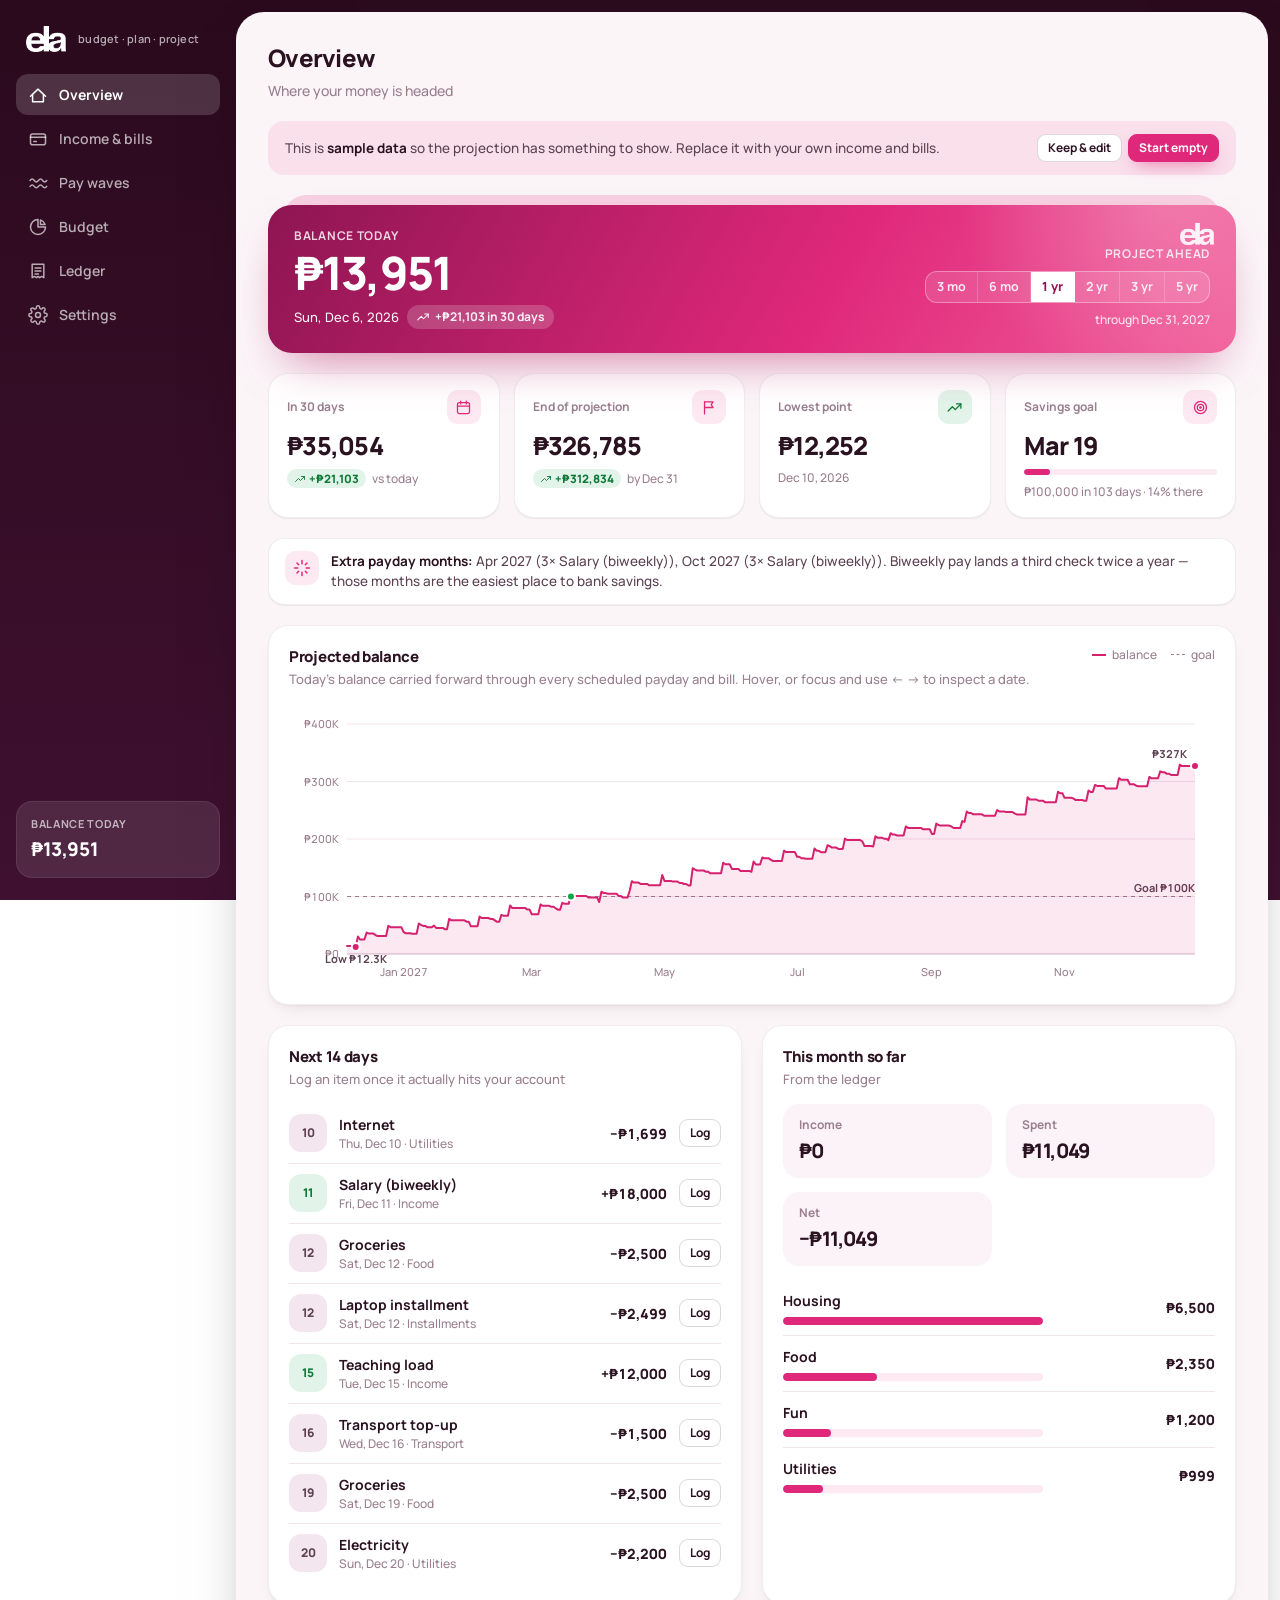
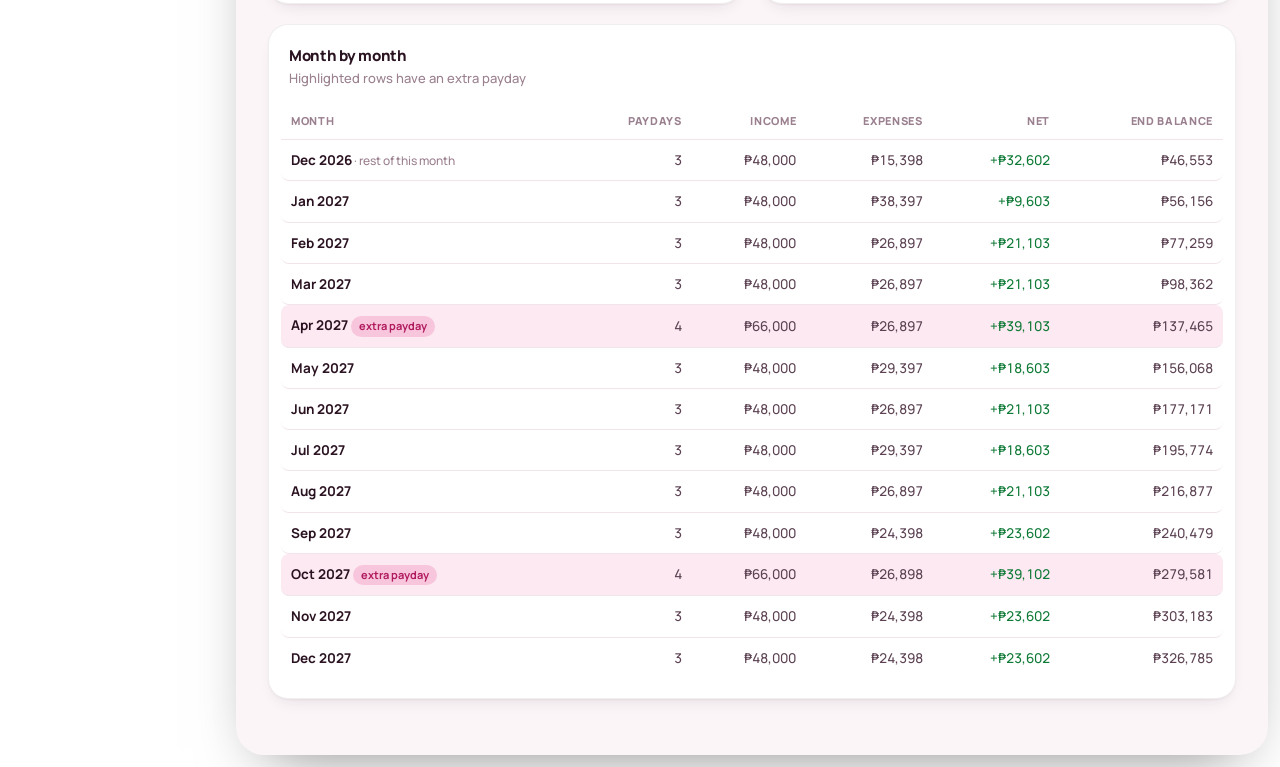
==== ela/index.html @ 8e9f1e7f "ela: publish 7cdff2199d8cab1a82262620cd11e36068e860a1 unclehanz/ela@7cdff2199d8cab1a82262620cd11e360" ====
<!doctype html>
<html lang="en">
  <head>
    <meta charset="UTF-8" />
    <link rel="icon" type="image/png" href="/ela/brand/app_icon.png" />
    <meta name="viewport" content="width=device-width, initial-scale=1.0" />
    <title>ela · budget</title>
    <meta name="description" content="Budget tracker with a day-by-day savings projection for mixed pay schedules." />
    <script type="module" crossorigin src="/ela/assets/index-DRrLkMJE.js"></script>
    <link rel="stylesheet" crossorigin href="/ela/assets/index-BU_U45Vg.css">
  </head>
  <body>
    <div id="root"></div>
  </body>
</html>
---- ela/assets/index-BU_U45Vg.css ----
@font-face{font-family:Manrope;font-weight:400;font-display:swap;src:url(/ela/fonts/Manrope-Regular.ttf)format("truetype")}@font-face{font-family:Manrope;font-weight:500;font-display:swap;src:url(/ela/fonts/Manrope-Medium.ttf)format("truetype")}@font-face{font-family:Manrope;font-weight:600;font-display:swap;src:url(/ela/fonts/Manrope-SemiBold.ttf)format("truetype")}@font-face{font-family:Manrope;font-weight:700;font-display:swap;src:url(/ela/fonts/Manrope-Bold.ttf)format("truetype")}@font-face{font-family:Manrope;font-weight:800;font-display:swap;src:url(/ela/fonts/Manrope-ExtraBold.ttf)format("truetype")}:root{--lightningcss-light:initial;--lightningcss-dark: ;color-scheme:light dark;--frame-top:#2b0a1d;--frame-bottom:#3f1030;--frame-ink:#fff;--frame-ink-2:#ffffffa8;--frame-wash:#ffffff1a;--frame-wash-2:#ffffff29;--page:#fbf5f8;--surface:#fff;--surface-2:#fbf3f7;--surface-3:#f4e6ee;--ink:#2a1220;--ink-2:#5c4252;--muted:#9a7f8e;--grid:#f1e4eb;--axis:#dcc5d2;--border:#2a122012;--border-strong:#2a122029;--accent:#e0287a;--accent-deep:#b01a5e;--accent-ink:#fff;--accent-wash:#e0287a1a;--accent-wash-2:#e0287a2e;--hero-a:#8e1552;--hero-b:#e0287a;--hero-c:#ff8fb8;--series-1:#d6216f;--series-1-wash:#d6216f1a;--good:#16a34a;--good-text:#0f7a37;--good-wash:#16a34a1f;--warning:#f59e0b;--critical:#e23b3b;--critical-wash:#e23b3b1a;--shadow-sm:0 1px 2px #2a12200a, 0 1px 1px #2a122008;--shadow-md:0 1px 2px #2a12200a, 0 8px 18px -10px #2a122029;--shadow-pop:0 12px 28px -8px #2a12204d;--sans:"Manrope", system-ui, -apple-system, "Segoe UI", Roboto, sans-serif;--r-sm:12px;--r-md:16px;--r-lg:20px;--r-panel:28px;--sidebar:236px}@media (prefers-color-scheme:dark){:root{--lightningcss-light: ;--lightningcss-dark:initial}:root:not([data-theme=light]){--frame-top:#120509;--frame-bottom:#1b0810;--page:#1a0d14;--surface:#22131c;--surface-2:#2a1823;--surface-3:#35202c;--ink:#fbf3f7;--ink-2:#d5bfcb;--muted:#9c8090;--grid:#33202b;--axis:#4a3040;--border:#ffffff12;--border-strong:#ffffff29;--accent:#ff5fa2;--accent-deep:#e0287a;--accent-ink:#1a0d14;--accent-wash:#ff5fa224;--accent-wash-2:#ff5fa23d;--hero-a:#6b0f3d;--hero-b:#c81f6b;--hero-c:#ff7fae;--series-1:#ff5fa2;--series-1-wash:#ff5fa224;--good-text:#4ade80;--good-wash:#16a34a2e;--critical:#f16060;--critical-wash:#f1606024;--shadow-sm:none;--shadow-md:0 12px 32px -16px #0009;--shadow-pop:0 8px 28px -8px #000000b3}}*{box-sizing:border-box}html,body{margin:0;padding:0}body{font:500 14px/1.5 var(--sans);color:var(--ink-2);background:linear-gradient(180deg, var(--frame-top), var(--frame-bottom));-webkit-font-smoothing:antialiased;text-rendering:optimizelegibility;background-attachment:fixed}h1,h2,h3{color:var(--ink);letter-spacing:-.02em;margin:0;font-weight:800}h1{letter-spacing:-.03em;font-size:24px}h2{font-size:15px}button,input,select,textarea{font:inherit;color:inherit}button{cursor:pointer}svg{flex:none}.shell{grid-template-columns:var(--sidebar) 1fr;min-height:100vh;display:grid}.sidebar{height:100vh;color:var(--frame-ink-2);flex-direction:column;padding:22px 16px;display:flex;position:sticky;top:0}.brand{align-items:center;gap:12px;padding:4px 10px 22px;display:flex}.wordmark{aspect-ratio:512/332;height:26px;color:var(--frame-ink);background:currentColor;display:inline-block;-webkit-mask:url(/ela/brand/wordmark.png) 50%/contain no-repeat;mask:url(/ela/brand/wordmark.png) 50%/contain no-repeat}.brand .tag{color:var(--frame-ink-2);letter-spacing:.02em;font-size:11px;font-weight:600;display:block}.nav{flex-direction:column;gap:3px;display:flex}.nav button{border-radius:var(--r-sm);color:var(--frame-ink-2);text-align:left;background:0 0;border:0;align-items:center;gap:11px;padding:10px 12px;font-size:14px;font-weight:600;transition:background .15s,color .15s;display:flex}.nav button:hover{background:var(--frame-wash);color:var(--frame-ink)}.nav button[aria-selected=true]{background:var(--frame-wash-2);color:var(--frame-ink);font-weight:700}.nav-label-short{display:none}.sidebar-foot{border-radius:var(--r-md);background:var(--frame-wash);border:1px solid #ffffff14;align-items:center;margin-top:auto;padding:14px;display:flex;position:relative;overflow:visible}.sidebar-foot .k{color:var(--frame-ink-2);text-transform:uppercase;letter-spacing:.06em;font-size:11px;font-weight:700}.sidebar-foot .v{color:var(--frame-ink);letter-spacing:-.02em;margin-top:2px;font-size:19px;font-weight:800}.panel{background:var(--page);border-radius:var(--r-panel);min-width:0;margin:12px 12px 12px 0;overflow:clip;box-shadow:0 24px 60px -30px #0000008c}.main{width:100%;min-width:0;max-width:1160px;margin:0 auto;padding:28px 32px 56px}.page-head{flex-wrap:wrap;justify-content:space-between;align-items:flex-end;gap:16px;margin-bottom:20px;display:flex}.page-head p{color:var(--muted);margin:4px 0 0}@media (width<=860px){.shell{grid-template-columns:1fr}body{background:var(--page)}.panel{box-shadow:none;border-radius:0;min-height:100vh;margin:0}.sidebar{left:12px;right:12px;bottom:calc(12px + env(safe-area-inset-bottom));background:linear-gradient(180deg, var(--frame-top), var(--frame-bottom));z-index:10;border-radius:22px;flex-direction:row;align-items:center;height:auto;padding:6px;position:fixed;top:auto;box-shadow:0 18px 40px -16px #0009}.brand,.sidebar-foot{display:none}.nav{flex-direction:row;justify-content:space-around;gap:0;width:100%}.nav button{white-space:nowrap;border-radius:16px;flex-direction:column;flex:1;align-items:center;gap:3px;padding:8px 4px;font-size:10.5px}.nav-label-full{display:none}.nav-label-short{display:inline}.main{padding:20px 16px 110px}}.stack{flex-direction:column;gap:20px;display:flex}.grid-2{grid-template-columns:1fr 1fr;gap:20px;display:grid}@media (width<=760px){.grid-2{grid-template-columns:1fr}}.card{background:var(--surface);border:1px solid var(--border);border-radius:var(--r-lg);box-shadow:var(--shadow-md);padding:20px}.card-head{flex-wrap:wrap;justify-content:space-between;align-items:flex-start;gap:12px;margin-bottom:14px;display:flex}.card-head .sub{color:var(--muted);margin-top:2px;font-size:13px}.hero-wrap{padding-top:10px;position:relative}.hero-wrap:before{content:"";background:var(--accent-wash-2);border-radius:22px;height:44px;position:absolute;top:0;left:16px;right:16px}.hero{color:#fff;background:linear-gradient(120deg, var(--hero-a) 0%, var(--hero-b) 58%, var(--hero-c) 135%);border-radius:24px;flex-wrap:wrap;justify-content:space-between;align-items:flex-end;gap:20px;padding:22px 26px 24px;display:flex;position:relative;overflow:hidden;box-shadow:0 22px 48px -20px #b01a5e99}.hero:before{content:"";pointer-events:none;background:radial-gradient(closest-side,#ffffff42,#0000);border-radius:50%;width:420px;height:420px;position:absolute;top:-230px;right:-140px}.hero .badge{aspect-ratio:512/332;background:#ffffffe6;height:22px;position:absolute;top:18px;right:22px;-webkit-mask:url(/ela/brand/wordmark.png) 50%/contain no-repeat;mask:url(/ela/brand/wordmark.png) 50%/contain no-repeat}.hero .k{letter-spacing:.06em;text-transform:uppercase;opacity:.82;font-size:12px;font-weight:700}.hero .v{letter-spacing:-.04em;margin:4px 0 8px;font-size:46px;font-weight:800;line-height:1.05}.hero .line{opacity:.95;flex-wrap:wrap;align-items:center;gap:8px;font-size:13px;display:flex}.hero .chip{background:#fff3;border-radius:999px;align-items:center;gap:5px;padding:3px 9px;font-size:12px;font-weight:700;display:inline-flex}.hero .chip svg{width:14px;height:14px}.hero .right{flex-direction:column;align-items:flex-end;gap:8px;display:flex;position:relative}.hero .right .k{text-align:right}.hero .seg{background:#ffffff1f;border-color:#ffffff59}.hero .seg button{color:#ffffffe0;border-right-color:#ffffff2e}.hero .seg button:hover{background:#ffffff24}.hero .seg button[aria-pressed=true]{color:var(--hero-a);background:#fff}@media (width<=760px){.hero .v{font-size:36px}.hero .right{align-items:flex-start;width:100%}.hero .right .k{text-align:left}.hero .badge{height:18px;top:14px;right:16px}}.banner{border-radius:var(--r-md);background:var(--accent-wash);color:var(--ink-2);border:1px solid #0000;flex-wrap:wrap;justify-content:space-between;align-items:center;gap:12px;padding:12px 16px;font-size:13.5px;display:flex}.banner strong{color:var(--ink)}.callout{border-radius:var(--r-md);border:1px solid var(--border);background:var(--surface);box-shadow:var(--shadow-sm);align-items:flex-start;gap:12px;padding:12px 16px;font-size:13.5px;display:flex}.callout .icon{background:var(--accent-wash);width:34px;height:34px;color:var(--accent);border-radius:11px;flex:none;place-items:center;display:grid}.callout.critical .icon{background:var(--critical-wash);color:var(--critical)}.callout strong{color:var(--ink)}.tiles{grid-template-columns:repeat(auto-fit,minmax(190px,1fr));gap:14px;display:grid}.tile{background:var(--surface);border:1px solid var(--border);border-radius:var(--r-lg);box-shadow:var(--shadow-sm);flex-direction:column;gap:8px;padding:16px 18px;display:flex}.tile .top{justify-content:space-between;align-items:center;gap:8px;display:flex}.tile .label{color:var(--muted);font-size:12px;font-weight:700}.tile .ic{background:var(--surface-3);width:34px;height:34px;color:var(--ink-2);border-radius:11px;place-items:center;display:grid}.tile .ic svg{width:17px;height:17px}.tile .ic.accent{background:var(--accent-wash);color:var(--accent)}.tile .ic.good{background:var(--good-wash);color:var(--good-text)}.tile .ic.critical{background:var(--critical-wash);color:var(--critical)}.tile .value{color:var(--ink);letter-spacing:-.03em;font-size:25px;font-weight:800;line-height:1.15}.tile .value.negative{color:var(--critical)}.tile .sub{color:var(--muted);flex-wrap:wrap;align-items:center;gap:6px;font-size:12px;display:flex}.delta{background:var(--good-wash);color:var(--good-text);border-radius:999px;align-items:center;gap:3px;padding:1px 7px;font-size:11.5px;font-weight:800;display:inline-flex}.delta.down{background:var(--critical-wash);color:var(--critical)}.progress{background:var(--accent-wash);border-radius:3px;height:6px;overflow:hidden}.progress>div{background:var(--accent);border-radius:3px;height:100%}.filters{flex-wrap:wrap;align-items:center;gap:10px;display:flex}.filters .label{color:var(--muted);font-size:13px}.filters .month{color:var(--ink);text-align:center;min-width:92px;font-size:15px;font-weight:800}.seg{border:1px solid var(--border-strong);background:var(--surface);border-radius:12px;display:inline-flex;overflow:hidden}.seg button{border:0;border-right:1px solid var(--border);color:var(--ink-2);background:0 0;padding:6px 11px;font-size:12.5px;font-weight:700;transition:background .15s}.seg button:last-child{border-right:0}.seg button:hover{background:var(--surface-2)}.seg button[aria-pressed=true]{background:var(--accent);color:var(--accent-ink);font-weight:800}.chart{position:relative}.chart svg{outline:none;width:100%;height:auto;display:block;overflow:visible}.chart svg:focus-visible{outline:2px solid var(--accent);outline-offset:4px;border-radius:8px}.chart .grid line{stroke:var(--grid);stroke-width:1px}.chart .baseline{stroke:var(--axis);stroke-width:1px}.chart .zero{stroke:var(--critical);stroke-width:1px;opacity:.7}.chart .goal{stroke:var(--muted);stroke-width:1px;stroke-dasharray:4 4}.chart .area{fill:var(--series-1-wash)}.chart .line{fill:none;stroke:var(--series-1);stroke-width:2px;stroke-linejoin:round;stroke-linecap:round}.chart text{font-family:var(--sans);fill:var(--muted);font-variant-numeric:tabular-nums;font-size:11px}.chart text.label{fill:var(--ink-2);font-weight:700}.chart .marker{fill:var(--series-1);stroke:var(--surface);stroke-width:2px}.chart .marker.critical{fill:var(--critical)}.chart .marker.good{fill:var(--good)}.chart .crosshair{stroke:var(--axis);stroke-width:1px;pointer-events:none}.chart .hit{fill:#0000;cursor:crosshair}.tooltip{pointer-events:none;background:var(--surface);border:1px solid var(--border);min-width:170px;max-width:260px;box-shadow:var(--shadow-pop);z-index:2;border-radius:14px;padding:10px 12px;font-size:12px;position:absolute}.tooltip .date{color:var(--muted);margin-bottom:4px;font-weight:600}.tooltip .value{color:var(--ink);letter-spacing:-.01em;align-items:center;gap:7px;font-size:16px;font-weight:800;display:flex}.tooltip .value .key{background:var(--series-1);border-radius:1px;width:14px;height:2px}.tooltip ul{border-top:1px solid var(--grid);flex-direction:column;gap:3px;margin:8px 0 0;padding:8px 0 0;list-style:none;display:flex}.tooltip li{color:var(--ink-2);justify-content:space-between;gap:10px;display:flex}.tooltip li .amt{font-variant-numeric:tabular-nums;color:var(--ink);font-weight:700}.legend-inline{color:var(--muted);flex-wrap:wrap;gap:14px;font-size:12px;display:flex}.legend-inline span{align-items:center;gap:6px;display:inline-flex}.legend-inline i{border-top:2px solid var(--series-1);width:14px;height:0;display:inline-block}.legend-inline i.goal{border-top:1px dashed var(--muted)}.legend-inline i.zero{border-top:1px solid var(--critical)}.table-wrap{margin:0 -8px;overflow-x:auto}table{border-collapse:separate;border-spacing:0;width:100%;font-size:13.5px}th,td{text-align:left;border-bottom:1px solid var(--grid);vertical-align:middle;padding:10px}th{color:var(--muted);text-transform:uppercase;letter-spacing:.06em;white-space:nowrap;font-size:11px;font-weight:800}tbody tr:last-child td{border-bottom:0}tbody tr:hover td{background:var(--surface-2)}tbody td:first-child{border-top-left-radius:8px;border-bottom-left-radius:8px}tbody td:last-child{border-top-right-radius:8px;border-bottom-right-radius:8px}td.num,th.num{text-align:right;font-variant-numeric:tabular-nums;white-space:nowrap}td .name{color:var(--ink);font-weight:700}td .meta{color:var(--muted);font-size:12px}tr.extra td{background:var(--accent-wash)}tr.extra:hover td{background:var(--accent-wash-2)}tr.inactive td{opacity:.5}.negative{color:var(--critical)}.positive{color:var(--good-text)}.pill{background:var(--surface-3);color:var(--ink-2);white-space:nowrap;border-radius:999px;padding:2px 8px;font-size:11px;font-weight:700;display:inline-block}.pill.accent{background:var(--accent-wash-2);color:var(--accent-deep)}.pill.critical{background:var(--critical-wash);color:var(--critical)}.list{flex-direction:column;margin:0;padding:0;list-style:none;display:flex}.list li{border-bottom:1px solid var(--grid);align-items:center;gap:12px;padding:10px 0;display:flex}.list li:last-child{border-bottom:0}.list .when{color:var(--muted);flex:0 0 96px;font-size:12.5px;font-weight:600}.list .dot{background:var(--surface-3);width:38px;height:38px;color:var(--ink-2);border-radius:12px;flex:none;place-items:center;font-size:12px;font-weight:800;display:grid}.list .dot.income{background:var(--good-wash);color:var(--good-text)}.list .what{flex:1;min-width:0}.list .what .name{color:var(--ink);font-weight:700}.list .what .meta{color:var(--muted);font-size:12px}.list .amt{font-variant-numeric:tabular-nums;color:var(--ink);white-space:nowrap;font-weight:800}.wave-head{justify-content:space-between;align-items:flex-start;gap:12px;display:flex}.wave-toggle{text-align:left;min-width:0;color:inherit;font:inherit;background:0 0;border:0;flex:1;align-items:flex-start;gap:8px;padding:0;display:flex}.wave-toggle-icon{color:var(--muted);flex-shrink:0;margin-top:4px;transition:transform .15s}.wave-toggle[aria-expanded=true] .wave-toggle-icon{color:var(--ink-2);transform:rotate(90deg)}.wave-when{letter-spacing:.04em;text-transform:uppercase;color:var(--muted);font-size:11px;font-weight:700}.wave-head h2{margin:2px 0 0;font-size:16px}.wave-sub{color:var(--muted);margin-top:3px;font-size:12.5px}.wave-amount{flex-direction:column;flex-shrink:0;align-items:flex-end;gap:4px;display:flex}.wave-amount .amt{font-size:15px}.text-btn{color:var(--accent);background:0 0;border:0;padding:2px 0;font-size:12.5px;font-weight:700}.text-btn:hover{color:var(--accent-deep);text-decoration:underline}.leftover-banner{background:var(--good-wash);color:var(--good-text);border-radius:14px;align-items:center;gap:8px;margin-top:12px;padding:10px 14px;font-size:13px;font-weight:700;display:flex}.leftover-banner svg{flex-shrink:0}.leftover-banner.negative{background:var(--critical-wash);color:var(--critical)}.bill-list{margin-top:12px}.list li.bill-row{gap:10px;padding:12px 0}.bill-row .what .name.paid{text-decoration:line-through;-webkit-text-decoration-color:var(--muted);text-decoration-color:var(--muted);color:var(--ink-2)}.bill-row .what .meta.overdue{color:var(--critical);font-weight:700}.bill-row .amt.muted{color:var(--muted)}.pay-dot{border:2px solid var(--critical);background:0 0;border-radius:50%;flex-shrink:0;width:26px;height:26px;padding:0}.pay-dot.paid{background:var(--good);color:#fff;border:none;justify-content:center;align-items:center;display:flex}.pay-dot-spacer{flex-shrink:0;width:26px;height:26px;display:inline-block}@keyframes pay-dot-pop{0%{transform:scale(.55)}60%{transform:scale(1.18)}to{transform:scale(1)}}@keyframes pay-check-draw{0%{stroke-dashoffset:20px}to{stroke-dashoffset:0}}@keyframes row-flash-paid{0%{background:var(--good-wash)}to{background:0 0}}@keyframes row-flash-unpaid{0%{background:var(--surface-3)}to{background:0 0}}.pay-dot.just-toggled{animation:.3s cubic-bezier(.34,1.56,.64,1) pay-dot-pop}.pay-dot.paid.just-toggled svg path{stroke-dasharray:20;stroke-dashoffset:20px;animation:.2s ease-out 80ms forwards pay-check-draw}.list li.bill-row.just-toggled{animation:.7s ease-out row-flash-paid}.list li.bill-row.just-toggled:not(.paid){animation-name:row-flash-unpaid}@media (prefers-reduced-motion:reduce){.pay-dot.just-toggled,.pay-dot.paid.just-toggled svg path,.list li.bill-row.just-toggled{animation:none}}.row-edit{color:var(--muted);background:0 0;border:0;border-radius:8px;flex-shrink:0;padding:6px}.row-edit:hover{background:var(--surface-2);color:var(--ink-2)}.empty{text-align:center;color:var(--muted);border:1px dashed var(--border-strong);border-radius:var(--r-md);padding:28px;font-size:13.5px}.btn{border:1px solid var(--border-strong);background:var(--surface);color:var(--ink);white-space:nowrap;border-radius:12px;align-items:center;gap:6px;padding:7px 14px;font-size:13.5px;font-weight:700;transition:background .15s,transform .1s;display:inline-flex}.btn svg{width:16px;height:16px}.btn:hover{background:var(--surface-2)}.btn:active{transform:translateY(1px)}.btn.primary{background:var(--accent);border-color:var(--accent);color:var(--accent-ink);box-shadow:0 8px 18px -8px #e0287ab3}.btn.primary:hover{filter:brightness(1.06)}.btn.small{border-radius:9px;padding:4px 10px;font-size:12px}.btn.icon{padding:6px}.btn.ghost{border-color:var(--border);background:var(--surface-3);color:var(--ink-2)}.btn.ghost:hover{background:var(--surface-2);border-color:var(--border-strong);color:var(--ink)}.btn.accent{background:var(--accent-wash);color:var(--accent);border-color:#0000}.btn.accent:hover{background:var(--accent-wash-2)}.btn.danger{background:var(--critical-wash);color:var(--critical);border-color:#0000}.btn.danger:hover{filter:brightness(.95)}.btn:disabled{opacity:.5;cursor:not-allowed}.actions{justify-content:flex-end;gap:6px;display:flex}.form{border:1px solid var(--border);border-radius:var(--r-md);background:var(--surface-2);grid-template-columns:repeat(auto-fit,minmax(160px,1fr));gap:14px;margin-bottom:16px;padding:16px;display:grid}.form .full{grid-column:1/-1}.field{flex-direction:column;gap:5px;display:flex}.field label{color:var(--ink-2);font-size:12px;font-weight:700}.field input,.field select{border:1px solid var(--border-strong);background:var(--surface);color:var(--ink);border-radius:12px;min-width:0;padding:9px 11px;transition:border-color .15s,box-shadow .15s}.field input:focus,.field select:focus{border-color:var(--accent);box-shadow:0 0 0 3px var(--accent-wash);outline:none}.field .hint{color:var(--muted);font-size:12px}.form-actions{grid-column:1/-1;justify-content:flex-end;gap:8px;display:flex}input.inline{text-align:right;background:var(--surface-3);width:100px;color:var(--ink);font-variant-numeric:tabular-nums;border:1px solid #0000;border-radius:9px;padding:5px 8px;font-weight:700}input.inline:focus{border-color:var(--accent);background:var(--surface);outline:none}.meter{background:var(--accent-wash);border-radius:4px;min-width:120px;height:8px;overflow:hidden}.meter>div{background:var(--accent);border-radius:4px;height:100%;transition:width .3s}.meter.warn>div{background:var(--warning)}.meter.over{background:var(--critical-wash)}.meter.over>div{background:var(--critical)}.summary-row{grid-template-columns:repeat(auto-fit,minmax(140px,1fr));gap:14px;display:grid}.summary-row>div{background:var(--surface);border:1px solid var(--border);border-radius:var(--r-md);box-shadow:var(--shadow-sm);padding:12px 16px}.summary-row .k{color:var(--muted);font-size:12px;font-weight:700}.summary-row .v{color:var(--ink);letter-spacing:-.03em;margin-top:2px;font-size:20px;font-weight:800}.summary-row.compact>div{background:var(--surface-2);box-shadow:none;border:0}.help{color:var(--muted);margin:0;font-size:13px}textarea.io{border:1px solid var(--border-strong);background:var(--surface-2);width:100%;min-height:140px;color:var(--ink);border-radius:12px;padding:10px;font-family:ui-monospace,Consolas,monospace;font-size:12px}
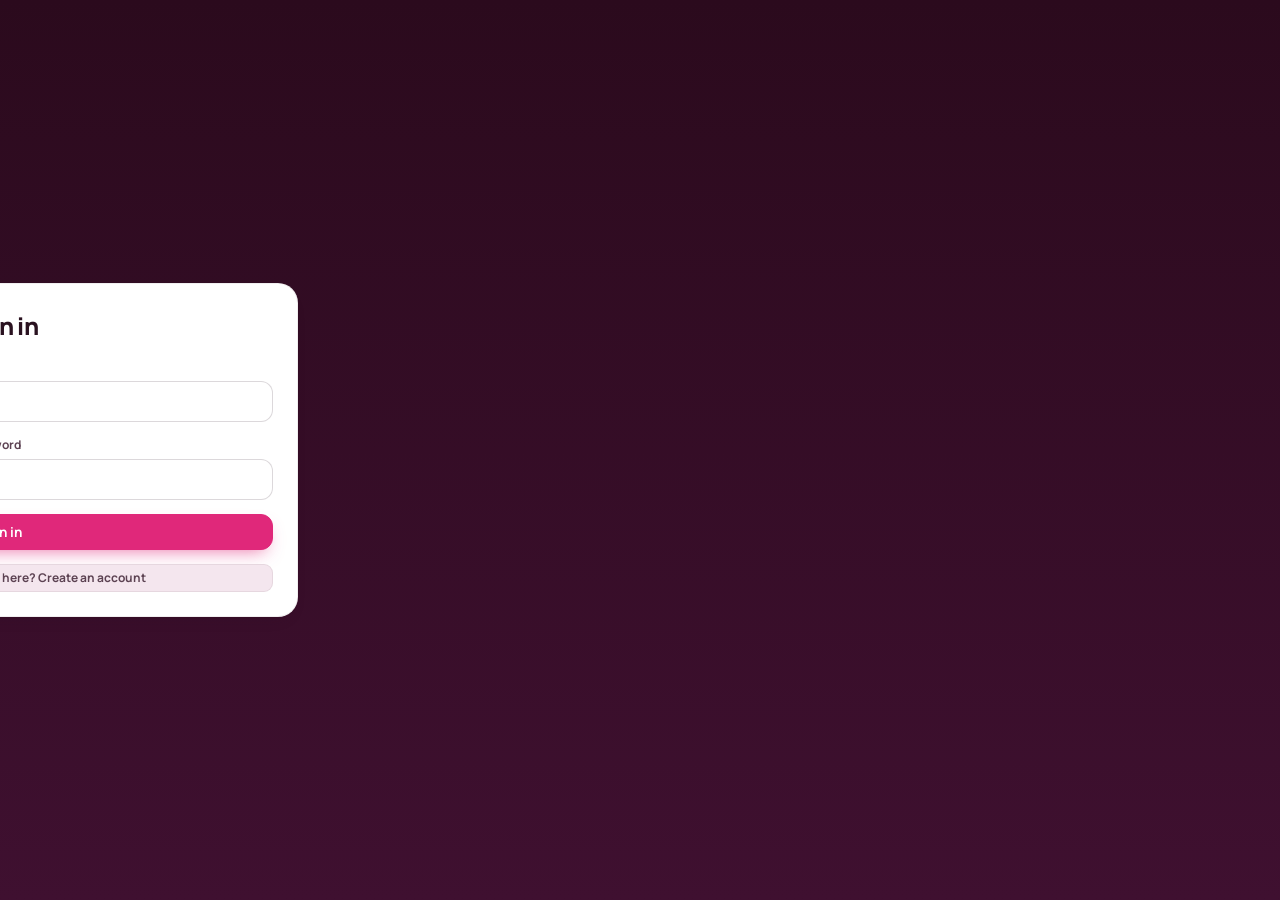
==== commit ea87f915: "ela: publish f152c04d960b6c95abc36f5eafe178d12c6dcbe6 unclehanz/ela@f152c04d960b6c95abc36f5eafe178d1" ====
--- a/ela/index.html
+++ b/ela/index.html
@@ -6,8 +6,8 @@
     <meta name="viewport" content="width=device-width, initial-scale=1.0" />
     <title>ela · budget</title>
     <meta name="description" content="Budget tracker with a day-by-day savings projection for mixed pay schedules." />
-    <script type="module" crossorigin src="/ela/assets/index-DRrLkMJE.js"></script>
-    <link rel="stylesheet" crossorigin href="/ela/assets/index-BU_U45Vg.css">
+    <script type="module" crossorigin src="/ela/assets/index-ClDMK5Fk.js"></script>
+    <link rel="stylesheet" crossorigin href="/ela/assets/index-Vyt05t5w.css">
   </head>
   <body>
     <div id="root"></div>
--- a/ela/assets/index-Vyt05t5w.css
+++ b/ela/assets/index-Vyt05t5w.css
@@ -0,0 +1 @@
+@font-face{font-family:Manrope;font-weight:400;font-display:swap;src:url(/ela/fonts/Manrope-Regular.ttf)format("truetype")}@font-face{font-family:Manrope;font-weight:500;font-display:swap;src:url(/ela/fonts/Manrope-Medium.ttf)format("truetype")}@font-face{font-family:Manrope;font-weight:600;font-display:swap;src:url(/ela/fonts/Manrope-SemiBold.ttf)format("truetype")}@font-face{font-family:Manrope;font-weight:700;font-display:swap;src:url(/ela/fonts/Manrope-Bold.ttf)format("truetype")}@font-face{font-family:Manrope;font-weight:800;font-display:swap;src:url(/ela/fonts/Manrope-ExtraBold.ttf)format("truetype")}:root{--lightningcss-light:initial;--lightningcss-dark: ;color-scheme:light dark;--frame-top:#2b0a1d;--frame-bottom:#3f1030;--frame-ink:#fff;--frame-ink-2:#ffffffa8;--frame-wash:#ffffff1a;--frame-wash-2:#ffffff29;--page:#fbf5f8;--surface:#fff;--surface-2:#fbf3f7;--surface-3:#f4e6ee;--ink:#2a1220;--ink-2:#5c4252;--muted:#9a7f8e;--grid:#f1e4eb;--axis:#dcc5d2;--border:#2a122012;--border-strong:#2a122029;--accent:#e0287a;--accent-deep:#b01a5e;--accent-ink:#fff;--accent-wash:#e0287a1a;--accent-wash-2:#e0287a2e;--hero-a:#8e1552;--hero-b:#e0287a;--hero-c:#ff8fb8;--series-1:#d6216f;--series-1-wash:#d6216f1a;--good:#16a34a;--good-text:#0f7a37;--good-wash:#16a34a1f;--warning:#f59e0b;--critical:#e23b3b;--critical-wash:#e23b3b1a;--shadow-sm:0 1px 2px #2a12200a, 0 1px 1px #2a122008;--shadow-md:0 1px 2px #2a12200a, 0 8px 18px -10px #2a122029;--shadow-pop:0 12px 28px -8px #2a12204d;--sans:"Manrope", system-ui, -apple-system, "Segoe UI", Roboto, sans-serif;--r-sm:12px;--r-md:16px;--r-lg:20px;--r-panel:28px;--sidebar:236px}@media (prefers-color-scheme:dark){:root{--lightningcss-light: ;--lightningcss-dark:initial}:root:not([data-theme=light]){--frame-top:#120509;--frame-bottom:#1b0810;--page:#1a0d14;--surface:#22131c;--surface-2:#2a1823;--surface-3:#35202c;--ink:#fbf3f7;--ink-2:#d5bfcb;--muted:#9c8090;--grid:#33202b;--axis:#4a3040;--border:#ffffff12;--border-strong:#ffffff29;--accent:#ff5fa2;--accent-deep:#e0287a;--accent-ink:#1a0d14;--accent-wash:#ff5fa224;--accent-wash-2:#ff5fa23d;--hero-a:#6b0f3d;--hero-b:#c81f6b;--hero-c:#ff7fae;--series-1:#ff5fa2;--series-1-wash:#ff5fa224;--good-text:#4ade80;--good-wash:#16a34a2e;--critical:#f16060;--critical-wash:#f1606024;--shadow-sm:none;--shadow-md:0 12px 32px -16px #0009;--shadow-pop:0 8px 28px -8px #000000b3}}*{box-sizing:border-box}html,body{margin:0;padding:0}body{font:500 14px/1.5 var(--sans);color:var(--ink-2);background:linear-gradient(180deg, var(--frame-top), var(--frame-bottom));-webkit-font-smoothing:antialiased;text-rendering:optimizelegibility;background-attachment:fixed}h1,h2,h3{color:var(--ink);letter-spacing:-.02em;margin:0;font-weight:800}h1{letter-spacing:-.03em;font-size:24px}h2{font-size:15px}button,input,select,textarea{font:inherit;color:inherit}button{cursor:pointer}svg{flex:none}.shell{grid-template-columns:var(--sidebar) 1fr;min-height:100vh;display:grid}.sidebar{height:100vh;color:var(--frame-ink-2);flex-direction:column;padding:22px 16px;display:flex;position:sticky;top:0}.brand{align-items:center;gap:12px;padding:4px 10px 22px;display:flex}.wordmark{aspect-ratio:512/332;height:26px;color:var(--frame-ink);background:currentColor;display:inline-block;-webkit-mask:url(/ela/brand/wordmark.png) 50%/contain no-repeat;mask:url(/ela/brand/wordmark.png) 50%/contain no-repeat}.brand .tag{color:var(--frame-ink-2);letter-spacing:.02em;font-size:11px;font-weight:600;display:block}.nav{flex-direction:column;gap:3px;display:flex}.nav button{border-radius:var(--r-sm);color:var(--frame-ink-2);text-align:left;background:0 0;border:0;align-items:center;gap:11px;padding:10px 12px;font-size:14px;font-weight:600;transition:background .15s,color .15s;display:flex}.nav button:hover{background:var(--frame-wash);color:var(--frame-ink)}.nav button[aria-selected=true]{background:var(--frame-wash-2);color:var(--frame-ink);font-weight:700}.nav-label-short{display:none}.sidebar-foot{border-radius:var(--r-md);background:var(--frame-wash);border:1px solid #ffffff14;align-items:center;margin-top:auto;padding:14px;display:flex;position:relative;overflow:visible}.sidebar-foot .k{color:var(--frame-ink-2);text-transform:uppercase;letter-spacing:.06em;font-size:11px;font-weight:700}.sidebar-foot .v{color:var(--frame-ink);letter-spacing:-.02em;margin-top:2px;font-size:19px;font-weight:800}.panel{background:var(--page);border-radius:var(--r-panel);min-width:0;margin:12px 12px 12px 0;overflow:clip;box-shadow:0 24px 60px -30px #0000008c}.main{width:100%;min-width:0;max-width:1160px;margin:0 auto;padding:28px 32px 56px}.page-head{flex-wrap:wrap;justify-content:space-between;align-items:flex-end;gap:16px;margin-bottom:20px;display:flex}.page-head p{color:var(--muted);margin:4px 0 0}@media (width<=860px){.shell{grid-template-columns:1fr}body{background:var(--page)}.panel{box-shadow:none;border-radius:0;min-height:100vh;margin:0}.sidebar{left:12px;right:12px;bottom:calc(12px + env(safe-area-inset-bottom));background:linear-gradient(180deg, var(--frame-top), var(--frame-bottom));z-index:10;border-radius:22px;flex-direction:row;align-items:center;height:auto;padding:6px;position:fixed;top:auto;box-shadow:0 18px 40px -16px #0009}.brand,.sidebar-foot{display:none}.nav{flex-direction:row;justify-content:space-around;gap:0;width:100%}.nav button{white-space:nowrap;border-radius:16px;flex-direction:column;flex:1;align-items:center;gap:3px;padding:8px 4px;font-size:10.5px}.nav-label-full{display:none}.nav-label-short{display:inline}.main{padding:20px 16px 110px}}.stack{flex-direction:column;gap:20px;display:flex}.grid-2{grid-template-columns:1fr 1fr;gap:20px;display:grid}@media (width<=760px){.grid-2{grid-template-columns:1fr}}.card{background:var(--surface);border:1px solid var(--border);border-radius:var(--r-lg);box-shadow:var(--shadow-md);padding:20px}.card-head{flex-wrap:wrap;justify-content:space-between;align-items:flex-start;gap:12px;margin-bottom:14px;display:flex}.card-head .sub{color:var(--muted);margin-top:2px;font-size:13px}.hero-wrap{padding-top:10px;position:relative}.hero-wrap:before{content:"";background:var(--accent-wash-2);border-radius:22px;height:44px;position:absolute;top:0;left:16px;right:16px}.hero{color:#fff;background:linear-gradient(120deg, var(--hero-a) 0%, var(--hero-b) 58%, var(--hero-c) 135%);border-radius:24px;flex-wrap:wrap;justify-content:space-between;align-items:flex-end;gap:20px;padding:22px 26px 24px;display:flex;position:relative;overflow:hidden;box-shadow:0 22px 48px -20px #b01a5e99}.hero:before{content:"";pointer-events:none;background:radial-gradient(closest-side,#ffffff42,#0000);border-radius:50%;width:420px;height:420px;position:absolute;top:-230px;right:-140px}.hero .badge{aspect-ratio:512/332;background:#ffffffe6;height:22px;position:absolute;top:18px;right:22px;-webkit-mask:url(/ela/brand/wordmark.png) 50%/contain no-repeat;mask:url(/ela/brand/wordmark.png) 50%/contain no-repeat}.hero .k{letter-spacing:.06em;text-transform:uppercase;opacity:.82;font-size:12px;font-weight:700}.hero .v{letter-spacing:-.04em;margin:4px 0 8px;font-size:46px;font-weight:800;line-height:1.05}.hero .line{opacity:.95;flex-wrap:wrap;align-items:center;gap:8px;font-size:13px;display:flex}.hero .chip{background:#fff3;border-radius:999px;align-items:center;gap:5px;padding:3px 9px;font-size:12px;font-weight:700;display:inline-flex}.hero .chip svg{width:14px;height:14px}.hero .right{flex-direction:column;align-items:flex-end;gap:8px;display:flex;position:relative}.hero .right .k{text-align:right}.hero .seg{background:#ffffff1f;border-color:#ffffff59}.hero .seg button{color:#ffffffe0;border-right-color:#ffffff2e}.hero .seg button:hover{background:#ffffff24}.hero .seg button[aria-pressed=true]{color:var(--hero-a);background:#fff}@media (width<=760px){.hero .v{font-size:36px}.hero .right{align-items:flex-start;width:100%}.hero .right .k{text-align:left}.hero .badge{height:18px;top:14px;right:16px}}.banner{border-radius:var(--r-md);background:var(--accent-wash);color:var(--ink-2);border:1px solid #0000;flex-wrap:wrap;justify-content:space-between;align-items:center;gap:12px;padding:12px 16px;font-size:13.5px;display:flex}.banner strong{color:var(--ink)}.callout{border-radius:var(--r-md);border:1px solid var(--border);background:var(--surface);box-shadow:var(--shadow-sm);align-items:flex-start;gap:12px;padding:12px 16px;font-size:13.5px;display:flex}.callout .icon{background:var(--accent-wash);width:34px;height:34px;color:var(--accent);border-radius:11px;flex:none;place-items:center;display:grid}.callout.critical .icon{background:var(--critical-wash);color:var(--critical)}.callout strong{color:var(--ink)}.tiles{grid-template-columns:repeat(auto-fit,minmax(190px,1fr));gap:14px;display:grid}.tile{background:var(--surface);border:1px solid var(--border);border-radius:var(--r-lg);box-shadow:var(--shadow-sm);flex-direction:column;gap:8px;padding:16px 18px;display:flex}.tile .top{justify-content:space-between;align-items:center;gap:8px;display:flex}.tile .label{color:var(--muted);font-size:12px;font-weight:700}.tile .ic{background:var(--surface-3);width:34px;height:34px;color:var(--ink-2);border-radius:11px;place-items:center;display:grid}.tile .ic svg{width:17px;height:17px}.tile .ic.accent{background:var(--accent-wash);color:var(--accent)}.tile .ic.good{background:var(--good-wash);color:var(--good-text)}.tile .ic.critical{background:var(--critical-wash);color:var(--critical)}.tile .value{color:var(--ink);letter-spacing:-.03em;font-size:25px;font-weight:800;line-height:1.15}.tile .value.negative{color:var(--critical)}.tile .sub{color:var(--muted);flex-wrap:wrap;align-items:center;gap:6px;font-size:12px;display:flex}.delta{background:var(--good-wash);color:var(--good-text);border-radius:999px;align-items:center;gap:3px;padding:1px 7px;font-size:11.5px;font-weight:800;display:inline-flex}.delta.down{background:var(--critical-wash);color:var(--critical)}.progress{background:var(--accent-wash);border-radius:3px;height:6px;overflow:hidden}.progress>div{background:var(--accent);border-radius:3px;height:100%}.filters{flex-wrap:wrap;align-items:center;gap:10px;display:flex}.filters .label{color:var(--muted);font-size:13px}.filters .month{color:var(--ink);text-align:center;min-width:92px;font-size:15px;font-weight:800}.seg{border:1px solid var(--border-strong);background:var(--surface);border-radius:12px;display:inline-flex;overflow:hidden}.seg button{border:0;border-right:1px solid var(--border);color:var(--ink-2);background:0 0;padding:6px 11px;font-size:12.5px;font-weight:700;transition:background .15s}.seg button:last-child{border-right:0}.seg button:hover{background:var(--surface-2)}.seg button[aria-pressed=true]{background:var(--accent);color:var(--accent-ink);font-weight:800}.chart{position:relative}.chart svg{outline:none;width:100%;height:auto;display:block;overflow:visible}.chart svg:focus-visible{outline:2px solid var(--accent);outline-offset:4px;border-radius:8px}.chart .grid line{stroke:var(--grid);stroke-width:1px}.chart .baseline{stroke:var(--axis);stroke-width:1px}.chart .zero{stroke:var(--critical);stroke-width:1px;opacity:.7}.chart .goal{stroke:var(--muted);stroke-width:1px;stroke-dasharray:4 4}.chart .area{fill:var(--series-1-wash)}.chart .line{fill:none;stroke:var(--series-1);stroke-width:2px;stroke-linejoin:round;stroke-linecap:round}.chart text{font-family:var(--sans);fill:var(--muted);font-variant-numeric:tabular-nums;font-size:11px}.chart text.label{fill:var(--ink-2);font-weight:700}.chart .marker{fill:var(--series-1);stroke:var(--surface);stroke-width:2px}.chart .marker.critical{fill:var(--critical)}.chart .marker.good{fill:var(--good)}.chart .crosshair{stroke:var(--axis);stroke-width:1px;pointer-events:none}.chart .hit{fill:#0000;cursor:crosshair}.tooltip{pointer-events:none;background:var(--surface);border:1px solid var(--border);min-width:170px;max-width:260px;box-shadow:var(--shadow-pop);z-index:2;border-radius:14px;padding:10px 12px;font-size:12px;position:absolute}.tooltip .date{color:var(--muted);margin-bottom:4px;font-weight:600}.tooltip .value{color:var(--ink);letter-spacing:-.01em;align-items:center;gap:7px;font-size:16px;font-weight:800;display:flex}.tooltip .value .key{background:var(--series-1);border-radius:1px;width:14px;height:2px}.tooltip ul{border-top:1px solid var(--grid);flex-direction:column;gap:3px;margin:8px 0 0;padding:8px 0 0;list-style:none;display:flex}.tooltip li{color:var(--ink-2);justify-content:space-between;gap:10px;display:flex}.tooltip li .amt{font-variant-numeric:tabular-nums;color:var(--ink);font-weight:700}.legend-inline{color:var(--muted);flex-wrap:wrap;gap:14px;font-size:12px;display:flex}.legend-inline span{align-items:center;gap:6px;display:inline-flex}.legend-inline i{border-top:2px solid var(--series-1);width:14px;height:0;display:inline-block}.legend-inline i.goal{border-top:1px dashed var(--muted)}.legend-inline i.zero{border-top:1px solid var(--critical)}.table-wrap{margin:0 -8px;overflow-x:auto}table{border-collapse:separate;border-spacing:0;width:100%;font-size:13.5px}th,td{text-align:left;border-bottom:1px solid var(--grid);vertical-align:middle;padding:10px}th{color:var(--muted);text-transform:uppercase;letter-spacing:.06em;white-space:nowrap;font-size:11px;font-weight:800}tbody tr:last-child td{border-bottom:0}tbody tr:hover td{background:var(--surface-2)}tbody td:first-child{border-top-left-radius:8px;border-bottom-left-radius:8px}tbody td:last-child{border-top-right-radius:8px;border-bottom-right-radius:8px}td.num,th.num{text-align:right;font-variant-numeric:tabular-nums;white-space:nowrap}td .name{color:var(--ink);font-weight:700}td .meta{color:var(--muted);font-size:12px}tr.extra td{background:var(--accent-wash)}tr.extra:hover td{background:var(--accent-wash-2)}tr.inactive td{opacity:.5}.negative{color:var(--critical)}.positive{color:var(--good-text)}.pill{background:var(--surface-3);color:var(--ink-2);white-space:nowrap;border-radius:999px;padding:2px 8px;font-size:11px;font-weight:700;display:inline-block}.pill.accent{background:var(--accent-wash-2);color:var(--accent-deep)}.pill.critical{background:var(--critical-wash);color:var(--critical)}.list{flex-direction:column;margin:0;padding:0;list-style:none;display:flex}.list li{border-bottom:1px solid var(--grid);align-items:center;gap:12px;padding:10px 0;display:flex}.list li:last-child{border-bottom:0}.list .when{color:var(--muted);flex:0 0 96px;font-size:12.5px;font-weight:600}.list .dot{background:var(--surface-3);width:38px;height:38px;color:var(--ink-2);border-radius:12px;flex:none;place-items:center;font-size:12px;font-weight:800;display:grid}.list .dot.income{background:var(--good-wash);color:var(--good-text)}.list .what{flex:1;min-width:0}.list .what .name{color:var(--ink);font-weight:700}.list .what .meta{color:var(--muted);font-size:12px}.list .amt{font-variant-numeric:tabular-nums;color:var(--ink);white-space:nowrap;font-weight:800}.wave-head{justify-content:space-between;align-items:flex-start;gap:12px;display:flex}.wave-toggle{text-align:left;min-width:0;color:inherit;font:inherit;background:0 0;border:0;flex:1;align-items:flex-start;gap:8px;padding:0;display:flex}.wave-toggle-icon{color:var(--muted);flex-shrink:0;margin-top:4px;transition:transform .15s}.wave-toggle[aria-expanded=true] .wave-toggle-icon{color:var(--ink-2);transform:rotate(90deg)}.wave-when{letter-spacing:.04em;text-transform:uppercase;color:var(--muted);font-size:11px;font-weight:700}.wave-head h2{margin:2px 0 0;font-size:16px}.wave-sub{color:var(--muted);margin-top:3px;font-size:12.5px}.wave-amount{flex-direction:column;flex-shrink:0;align-items:flex-end;gap:4px;display:flex}.wave-amount .amt{font-size:15px}.text-btn{color:var(--accent);background:0 0;border:0;padding:2px 0;font-size:12.5px;font-weight:700}.text-btn:hover{color:var(--accent-deep);text-decoration:underline}.leftover-banner{background:var(--good-wash);color:var(--good-text);border-radius:14px;align-items:center;gap:8px;margin-top:12px;padding:10px 14px;font-size:13px;font-weight:700;display:flex}.leftover-banner svg{flex-shrink:0}.leftover-banner.negative{background:var(--critical-wash);color:var(--critical)}.bill-list{margin-top:12px}.list li.bill-row{gap:10px;padding:12px 0}.bill-row .what .name.paid{text-decoration:line-through;-webkit-text-decoration-color:var(--muted);text-decoration-color:var(--muted);color:var(--ink-2)}.bill-row .what .meta.overdue{color:var(--critical);font-weight:700}.bill-row .amt.muted{color:var(--muted)}.pay-dot{border:2px solid var(--critical);background:0 0;border-radius:50%;flex-shrink:0;width:26px;height:26px;padding:0}.pay-dot.paid{background:var(--good);color:#fff;border:none;justify-content:center;align-items:center;display:flex}.pay-dot-spacer{flex-shrink:0;width:26px;height:26px;display:inline-block}@keyframes pay-dot-pop{0%{transform:scale(.55)}60%{transform:scale(1.18)}to{transform:scale(1)}}@keyframes pay-check-draw{0%{stroke-dashoffset:20px}to{stroke-dashoffset:0}}@keyframes row-flash-paid{0%{background:var(--good-wash)}to{background:0 0}}@keyframes row-flash-unpaid{0%{background:var(--surface-3)}to{background:0 0}}.pay-dot.just-toggled{animation:.3s cubic-bezier(.34,1.56,.64,1) pay-dot-pop}.pay-dot.paid.just-toggled svg path{stroke-dasharray:20;stroke-dashoffset:20px;animation:.2s ease-out 80ms forwards pay-check-draw}.list li.bill-row.just-toggled{animation:.7s ease-out row-flash-paid}.list li.bill-row.just-toggled:not(.paid){animation-name:row-flash-unpaid}@media (prefers-reduced-motion:reduce){.pay-dot.just-toggled,.pay-dot.paid.just-toggled svg path,.list li.bill-row.just-toggled{animation:none}}.row-edit{color:var(--muted);background:0 0;border:0;border-radius:8px;flex-shrink:0;padding:6px}.row-edit:hover{background:var(--surface-2);color:var(--ink-2)}.empty{text-align:center;color:var(--muted);border:1px dashed var(--border-strong);border-radius:var(--r-md);padding:28px;font-size:13.5px}.btn{border:1px solid var(--border-strong);background:var(--surface);color:var(--ink);white-space:nowrap;border-radius:12px;align-items:center;gap:6px;padding:7px 14px;font-size:13.5px;font-weight:700;transition:background .15s,transform .1s;display:inline-flex}.btn svg{width:16px;height:16px}.btn:hover{background:var(--surface-2)}.btn:active{transform:translateY(1px)}.btn.primary{background:var(--accent);border-color:var(--accent);color:var(--accent-ink);box-shadow:0 8px 18px -8px #e0287ab3}.btn.primary:hover{filter:brightness(1.06)}.btn.small{border-radius:9px;padding:4px 10px;font-size:12px}.btn.icon{padding:6px}.btn.ghost{border-color:var(--border);background:var(--surface-3);color:var(--ink-2)}.btn.ghost:hover{background:var(--surface-2);border-color:var(--border-strong);color:var(--ink)}.btn.accent{background:var(--accent-wash);color:var(--accent);border-color:#0000}.btn.accent:hover{background:var(--accent-wash-2)}.btn.danger{background:var(--critical-wash);color:var(--critical);border-color:#0000}.btn.danger:hover{filter:brightness(.95)}.btn:disabled{opacity:.5;cursor:not-allowed}.actions{justify-content:flex-end;gap:6px;display:flex}.form{border:1px solid var(--border);border-radius:var(--r-md);background:var(--surface-2);grid-template-columns:repeat(auto-fit,minmax(160px,1fr));gap:14px;margin-bottom:16px;padding:16px;display:grid}.form .full{grid-column:1/-1}.field{flex-direction:column;gap:5px;display:flex}.field label{color:var(--ink-2);font-size:12px;font-weight:700}.field input,.field select{border:1px solid var(--border-strong);background:var(--surface);color:var(--ink);border-radius:12px;min-width:0;padding:9px 11px;transition:border-color .15s,box-shadow .15s}.field input:focus,.field select:focus{border-color:var(--accent);box-shadow:0 0 0 3px var(--accent-wash);outline:none}.field .hint{color:var(--muted);font-size:12px}.form-actions{grid-column:1/-1;justify-content:flex-end;gap:8px;display:flex}input.inline{text-align:right;background:var(--surface-3);width:100px;color:var(--ink);font-variant-numeric:tabular-nums;border:1px solid #0000;border-radius:9px;padding:5px 8px;font-weight:700}input.inline:focus{border-color:var(--accent);background:var(--surface);outline:none}.meter{background:var(--accent-wash);border-radius:4px;min-width:120px;height:8px;overflow:hidden}.meter>div{background:var(--accent);border-radius:4px;height:100%;transition:width .3s}.meter.warn>div{background:var(--warning)}.meter.over{background:var(--critical-wash)}.meter.over>div{background:var(--critical)}.summary-row{grid-template-columns:repeat(auto-fit,minmax(140px,1fr));gap:14px;display:grid}.summary-row>div{background:var(--surface);border:1px solid var(--border);border-radius:var(--r-md);box-shadow:var(--shadow-sm);padding:12px 16px}.summary-row .k{color:var(--muted);font-size:12px;font-weight:700}.summary-row .v{color:var(--ink);letter-spacing:-.03em;margin-top:2px;font-size:20px;font-weight:800}.summary-row.compact>div{background:var(--surface-2);box-shadow:none;border:0}.help{color:var(--muted);margin:0;font-size:13px}textarea.io{border:1px solid var(--border-strong);background:var(--surface-2);width:100%;min-height:140px;color:var(--ink);border-radius:12px;padding:10px;font-family:ui-monospace,Consolas,monospace;font-size:12px}.check{cursor:pointer;align-items:center;gap:8px;display:flex}.check input{width:auto}.month-amounts{grid-template-columns:repeat(auto-fill,minmax(130px,1fr));gap:10px;margin-top:8px;display:grid}.month-amounts label{gap:4px;font-size:.8rem;display:grid}.month-amounts label.now span{font-weight:600}
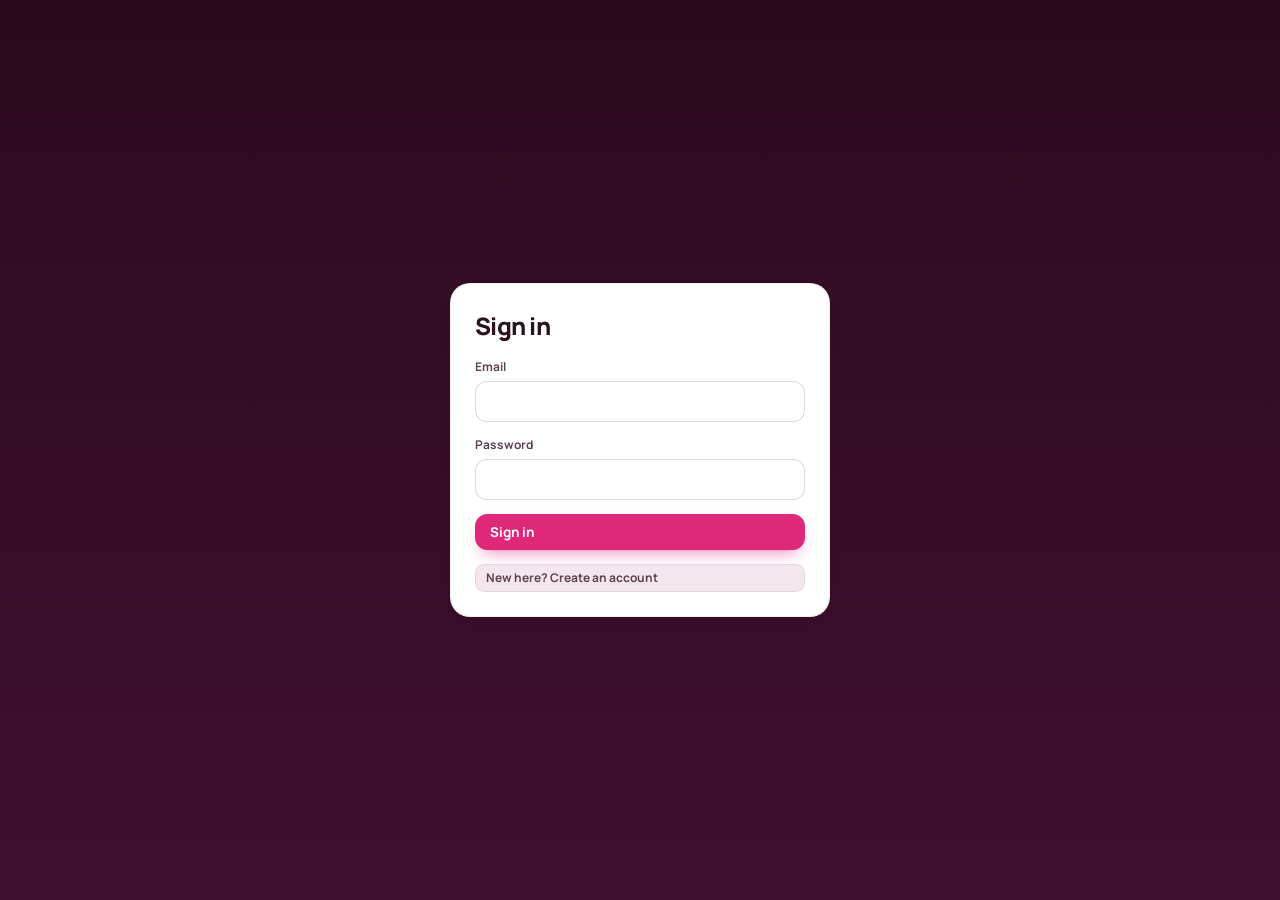
==== commit ccd74621: "ela: publish 38cef238b40cbe43216adaab164be6405c84c6ce unclehanz/ela@38cef238b40cbe43216adaab164be640" ====
--- a/ela/index.html
+++ b/ela/index.html
@@ -6,8 +6,8 @@
     <meta name="viewport" content="width=device-width, initial-scale=1.0" />
     <title>ela · budget</title>
     <meta name="description" content="Budget tracker with a day-by-day savings projection for mixed pay schedules." />
-    <script type="module" crossorigin src="/ela/assets/index-ClDMK5Fk.js"></script>
-    <link rel="stylesheet" crossorigin href="/ela/assets/index-Vyt05t5w.css">
+    <script type="module" crossorigin src="/ela/assets/index-Dwge7iVm.js"></script>
+    <link rel="stylesheet" crossorigin href="/ela/assets/index-J8Q6fjT3.css">
   </head>
   <body>
     <div id="root"></div>
--- a/ela/assets/index-J8Q6fjT3.css
+++ b/ela/assets/index-J8Q6fjT3.css
@@ -0,0 +1 @@
+@font-face{font-family:Manrope;font-weight:400;font-display:swap;src:url(/ela/fonts/Manrope-Regular.ttf)format("truetype")}@font-face{font-family:Manrope;font-weight:500;font-display:swap;src:url(/ela/fonts/Manrope-Medium.ttf)format("truetype")}@font-face{font-family:Manrope;font-weight:600;font-display:swap;src:url(/ela/fonts/Manrope-SemiBold.ttf)format("truetype")}@font-face{font-family:Manrope;font-weight:700;font-display:swap;src:url(/ela/fonts/Manrope-Bold.ttf)format("truetype")}@font-face{font-family:Manrope;font-weight:800;font-display:swap;src:url(/ela/fonts/Manrope-ExtraBold.ttf)format("truetype")}:root{--lightningcss-light:initial;--lightningcss-dark: ;color-scheme:light dark;--frame-top:#2b0a1d;--frame-bottom:#3f1030;--frame-ink:#fff;--frame-ink-2:#ffffffa8;--frame-wash:#ffffff1a;--frame-wash-2:#ffffff29;--page:#fbf5f8;--surface:#fff;--surface-2:#fbf3f7;--surface-3:#f4e6ee;--ink:#2a1220;--ink-2:#5c4252;--muted:#9a7f8e;--grid:#f1e4eb;--axis:#dcc5d2;--border:#2a122012;--border-strong:#2a122029;--accent:#e0287a;--accent-deep:#b01a5e;--accent-ink:#fff;--accent-wash:#e0287a1a;--accent-wash-2:#e0287a2e;--hero-a:#8e1552;--hero-b:#e0287a;--hero-c:#ff8fb8;--series-1:#d6216f;--series-1-wash:#d6216f1a;--good:#16a34a;--good-text:#0f7a37;--good-wash:#16a34a1f;--warning:#f59e0b;--critical:#e23b3b;--critical-wash:#e23b3b1a;--shadow-sm:0 1px 2px #2a12200a, 0 1px 1px #2a122008;--shadow-md:0 1px 2px #2a12200a, 0 8px 18px -10px #2a122029;--shadow-pop:0 12px 28px -8px #2a12204d;--sans:"Manrope", system-ui, -apple-system, "Segoe UI", Roboto, sans-serif;--r-sm:12px;--r-md:16px;--r-lg:20px;--r-panel:28px;--sidebar:236px}@media (prefers-color-scheme:dark){:root{--lightningcss-light: ;--lightningcss-dark:initial}:root:not([data-theme=light]){--frame-top:#120509;--frame-bottom:#1b0810;--page:#1a0d14;--surface:#22131c;--surface-2:#2a1823;--surface-3:#35202c;--ink:#fbf3f7;--ink-2:#d5bfcb;--muted:#9c8090;--grid:#33202b;--axis:#4a3040;--border:#ffffff12;--border-strong:#ffffff29;--accent:#ff5fa2;--accent-deep:#e0287a;--accent-ink:#1a0d14;--accent-wash:#ff5fa224;--accent-wash-2:#ff5fa23d;--hero-a:#6b0f3d;--hero-b:#c81f6b;--hero-c:#ff7fae;--series-1:#ff5fa2;--series-1-wash:#ff5fa224;--good-text:#4ade80;--good-wash:#16a34a2e;--critical:#f16060;--critical-wash:#f1606024;--shadow-sm:none;--shadow-md:0 12px 32px -16px #0009;--shadow-pop:0 8px 28px -8px #000000b3}}*{box-sizing:border-box}html,body{margin:0;padding:0}body{font:500 14px/1.5 var(--sans);color:var(--ink-2);background:linear-gradient(180deg, var(--frame-top), var(--frame-bottom));-webkit-font-smoothing:antialiased;text-rendering:optimizelegibility;background-attachment:fixed}h1,h2,h3{color:var(--ink);letter-spacing:-.02em;margin:0;font-weight:800}h1{letter-spacing:-.03em;font-size:24px}h2{font-size:15px}button,input,select,textarea{font:inherit;color:inherit}button{cursor:pointer}svg{flex:none}.shell{grid-template-columns:var(--sidebar) 1fr;min-height:100vh;display:grid}.sidebar{height:100vh;color:var(--frame-ink-2);flex-direction:column;padding:22px 16px;display:flex;position:sticky;top:0}.brand{align-items:center;gap:12px;padding:4px 10px 22px;display:flex}.wordmark{aspect-ratio:512/332;height:26px;color:var(--frame-ink);background:currentColor;display:inline-block;-webkit-mask:url(/ela/brand/wordmark.png) 50%/contain no-repeat;mask:url(/ela/brand/wordmark.png) 50%/contain no-repeat}.brand .tag{color:var(--frame-ink-2);letter-spacing:.02em;font-size:11px;font-weight:600;display:block}.nav{flex-direction:column;gap:3px;display:flex}.nav button{border-radius:var(--r-sm);color:var(--frame-ink-2);text-align:left;background:0 0;border:0;align-items:center;gap:11px;padding:10px 12px;font-size:14px;font-weight:600;transition:background .15s,color .15s;display:flex}.nav button:hover{background:var(--frame-wash);color:var(--frame-ink)}.nav button[aria-selected=true]{background:var(--frame-wash-2);color:var(--frame-ink);font-weight:700}.nav-label-short{display:none}.sidebar-foot{border-radius:var(--r-md);background:var(--frame-wash);border:1px solid #ffffff14;align-items:center;margin-top:auto;padding:14px;display:flex;position:relative;overflow:visible}.sidebar-foot .k{color:var(--frame-ink-2);text-transform:uppercase;letter-spacing:.06em;font-size:11px;font-weight:700}.sidebar-foot .v{color:var(--frame-ink);letter-spacing:-.02em;margin-top:2px;font-size:19px;font-weight:800}.panel{background:var(--page);border-radius:var(--r-panel);min-width:0;margin:12px 12px 12px 0;overflow:clip;box-shadow:0 24px 60px -30px #0000008c}.main{width:100%;min-width:0;max-width:1160px;margin:0 auto;padding:28px 32px 56px}.page-head{flex-wrap:wrap;justify-content:space-between;align-items:flex-end;gap:16px;margin-bottom:20px;display:flex}.page-head p{color:var(--muted);margin:4px 0 0}@media (width<=860px){.shell{grid-template-columns:1fr}body{background:var(--page)}.panel{box-shadow:none;border-radius:0;min-height:100vh;margin:0}.sidebar{left:12px;right:12px;bottom:calc(12px + env(safe-area-inset-bottom));background:linear-gradient(180deg, var(--frame-top), var(--frame-bottom));z-index:10;border-radius:22px;flex-direction:row;align-items:center;height:auto;padding:6px;position:fixed;top:auto;box-shadow:0 18px 40px -16px #0009}.brand,.sidebar-foot{display:none}.nav{flex-direction:row;justify-content:space-around;gap:0;width:100%}.nav button{white-space:nowrap;border-radius:16px;flex-direction:column;flex:1;align-items:center;gap:3px;padding:8px 4px;font-size:10.5px}.nav-label-full{display:none}.nav-label-short{display:inline}.main{padding:20px 16px 110px}}.stack{flex-direction:column;gap:20px;display:flex}.grid-2{grid-template-columns:1fr 1fr;gap:20px;display:grid}@media (width<=760px){.grid-2{grid-template-columns:1fr}}.card{background:var(--surface);border:1px solid var(--border);border-radius:var(--r-lg);box-shadow:var(--shadow-md);padding:20px}.card-head{flex-wrap:wrap;justify-content:space-between;align-items:flex-start;gap:12px;margin-bottom:14px;display:flex}.card-head .sub{color:var(--muted);margin-top:2px;font-size:13px}.hero-wrap{padding-top:10px;position:relative}.hero-wrap:before{content:"";background:var(--accent-wash-2);border-radius:22px;height:44px;position:absolute;top:0;left:16px;right:16px}.hero{color:#fff;background:linear-gradient(120deg, var(--hero-a) 0%, var(--hero-b) 58%, var(--hero-c) 135%);border-radius:24px;flex-wrap:wrap;justify-content:space-between;align-items:flex-end;gap:20px;padding:22px 26px 24px;display:flex;position:relative;overflow:hidden;box-shadow:0 22px 48px -20px #b01a5e99}.hero:before{content:"";pointer-events:none;background:radial-gradient(closest-side,#ffffff42,#0000);border-radius:50%;width:420px;height:420px;position:absolute;top:-230px;right:-140px}.hero .badge{aspect-ratio:512/332;background:#ffffffe6;height:22px;position:absolute;top:18px;right:22px;-webkit-mask:url(/ela/brand/wordmark.png) 50%/contain no-repeat;mask:url(/ela/brand/wordmark.png) 50%/contain no-repeat}.hero .k{letter-spacing:.06em;text-transform:uppercase;opacity:.82;font-size:12px;font-weight:700}.hero .v{letter-spacing:-.04em;margin:4px 0 8px;font-size:46px;font-weight:800;line-height:1.05}.hero .line{opacity:.95;flex-wrap:wrap;align-items:center;gap:8px;font-size:13px;display:flex}.hero .chip{background:#fff3;border-radius:999px;align-items:center;gap:5px;padding:3px 9px;font-size:12px;font-weight:700;display:inline-flex}.hero .chip svg{width:14px;height:14px}.hero .right{flex-direction:column;align-items:flex-end;gap:8px;display:flex;position:relative}.hero .right .k{text-align:right}.hero .seg{background:#ffffff1f;border-color:#ffffff59}.hero .seg button{color:#ffffffe0;border-right-color:#ffffff2e}.hero .seg button:hover{background:#ffffff24}.hero .seg button[aria-pressed=true]{color:var(--hero-a);background:#fff}@media (width<=760px){.hero .v{font-size:36px}.hero .right{align-items:flex-start;width:100%}.hero .right .k{text-align:left}.hero .badge{height:18px;top:14px;right:16px}}.banner{border-radius:var(--r-md);background:var(--accent-wash);color:var(--ink-2);border:1px solid #0000;flex-wrap:wrap;justify-content:space-between;align-items:center;gap:12px;padding:12px 16px;font-size:13.5px;display:flex}.banner strong{color:var(--ink)}.callout{border-radius:var(--r-md);border:1px solid var(--border);background:var(--surface);box-shadow:var(--shadow-sm);align-items:flex-start;gap:12px;padding:12px 16px;font-size:13.5px;display:flex}.callout .icon{background:var(--accent-wash);width:34px;height:34px;color:var(--accent);border-radius:11px;flex:none;place-items:center;display:grid}.callout.critical .icon{background:var(--critical-wash);color:var(--critical)}.callout strong{color:var(--ink)}.tiles{grid-template-columns:repeat(auto-fit,minmax(190px,1fr));gap:14px;display:grid}.tile{background:var(--surface);border:1px solid var(--border);border-radius:var(--r-lg);box-shadow:var(--shadow-sm);flex-direction:column;gap:8px;padding:16px 18px;display:flex}.tile .top{justify-content:space-between;align-items:center;gap:8px;display:flex}.tile .label{color:var(--muted);font-size:12px;font-weight:700}.tile .ic{background:var(--surface-3);width:34px;height:34px;color:var(--ink-2);border-radius:11px;place-items:center;display:grid}.tile .ic svg{width:17px;height:17px}.tile .ic.accent{background:var(--accent-wash);color:var(--accent)}.tile .ic.good{background:var(--good-wash);color:var(--good-text)}.tile .ic.critical{background:var(--critical-wash);color:var(--critical)}.tile .value{color:var(--ink);letter-spacing:-.03em;font-size:25px;font-weight:800;line-height:1.15}.tile .value.negative{color:var(--critical)}.tile .sub{color:var(--muted);flex-wrap:wrap;align-items:center;gap:6px;font-size:12px;display:flex}.delta{background:var(--good-wash);color:var(--good-text);border-radius:999px;align-items:center;gap:3px;padding:1px 7px;font-size:11.5px;font-weight:800;display:inline-flex}.delta.down{background:var(--critical-wash);color:var(--critical)}.progress{background:var(--accent-wash);border-radius:3px;height:6px;overflow:hidden}.progress>div{background:var(--accent);border-radius:3px;height:100%}.filters{flex-wrap:wrap;align-items:center;gap:10px;display:flex}.filters .label{color:var(--muted);font-size:13px}.filters .month{color:var(--ink);text-align:center;min-width:92px;font-size:15px;font-weight:800}.seg{border:1px solid var(--border-strong);background:var(--surface);border-radius:12px;display:inline-flex;overflow:hidden}.seg button{border:0;border-right:1px solid var(--border);color:var(--ink-2);background:0 0;padding:6px 11px;font-size:12.5px;font-weight:700;transition:background .15s}.seg button:last-child{border-right:0}.seg button:hover{background:var(--surface-2)}.seg button[aria-pressed=true]{background:var(--accent);color:var(--accent-ink);font-weight:800}.chart{position:relative}.chart svg{outline:none;width:100%;height:auto;display:block;overflow:visible}.chart svg:focus-visible{outline:2px solid var(--accent);outline-offset:4px;border-radius:8px}.chart .grid line{stroke:var(--grid);stroke-width:1px}.chart .baseline{stroke:var(--axis);stroke-width:1px}.chart .zero{stroke:var(--critical);stroke-width:1px;opacity:.7}.chart .goal{stroke:var(--muted);stroke-width:1px;stroke-dasharray:4 4}.chart .area{fill:var(--series-1-wash)}.chart .line{fill:none;stroke:var(--series-1);stroke-width:2px;stroke-linejoin:round;stroke-linecap:round}.chart text{font-family:var(--sans);fill:var(--muted);font-variant-numeric:tabular-nums;font-size:11px}.chart text.label{fill:var(--ink-2);font-weight:700}.chart .marker{fill:var(--series-1);stroke:var(--surface);stroke-width:2px}.chart .marker.critical{fill:var(--critical)}.chart .marker.good{fill:var(--good)}.chart .crosshair{stroke:var(--axis);stroke-width:1px;pointer-events:none}.chart .hit{fill:#0000;cursor:crosshair}.tooltip{pointer-events:none;background:var(--surface);border:1px solid var(--border);min-width:170px;max-width:260px;box-shadow:var(--shadow-pop);z-index:2;border-radius:14px;padding:10px 12px;font-size:12px;position:absolute}.tooltip .date{color:var(--muted);margin-bottom:4px;font-weight:600}.tooltip .value{color:var(--ink);letter-spacing:-.01em;align-items:center;gap:7px;font-size:16px;font-weight:800;display:flex}.tooltip .value .key{background:var(--series-1);border-radius:1px;width:14px;height:2px}.tooltip ul{border-top:1px solid var(--grid);flex-direction:column;gap:3px;margin:8px 0 0;padding:8px 0 0;list-style:none;display:flex}.tooltip li{color:var(--ink-2);justify-content:space-between;gap:10px;display:flex}.tooltip li .amt{font-variant-numeric:tabular-nums;color:var(--ink);font-weight:700}.legend-inline{color:var(--muted);flex-wrap:wrap;gap:14px;font-size:12px;display:flex}.legend-inline span{align-items:center;gap:6px;display:inline-flex}.legend-inline i{border-top:2px solid var(--series-1);width:14px;height:0;display:inline-block}.legend-inline i.goal{border-top:1px dashed var(--muted)}.legend-inline i.zero{border-top:1px solid var(--critical)}.table-wrap{margin:0 -8px;overflow-x:auto}table{border-collapse:separate;border-spacing:0;width:100%;font-size:13.5px}th,td{text-align:left;border-bottom:1px solid var(--grid);vertical-align:middle;padding:10px}th{color:var(--muted);text-transform:uppercase;letter-spacing:.06em;white-space:nowrap;font-size:11px;font-weight:800}tbody tr:last-child td{border-bottom:0}tbody tr:hover td{background:var(--surface-2)}tbody td:first-child{border-top-left-radius:8px;border-bottom-left-radius:8px}tbody td:last-child{border-top-right-radius:8px;border-bottom-right-radius:8px}td.num,th.num{text-align:right;font-variant-numeric:tabular-nums;white-space:nowrap}td .name{color:var(--ink);font-weight:700}td .meta{color:var(--muted);font-size:12px}tr.extra td{background:var(--accent-wash)}tr.extra:hover td{background:var(--accent-wash-2)}tr.inactive td{opacity:.5}.negative{color:var(--critical)}.positive{color:var(--good-text)}.pill{background:var(--surface-3);color:var(--ink-2);white-space:nowrap;border-radius:999px;padding:2px 8px;font-size:11px;font-weight:700;display:inline-block}.pill.accent{background:var(--accent-wash-2);color:var(--accent-deep)}.pill.critical{background:var(--critical-wash);color:var(--critical)}.list{flex-direction:column;margin:0;padding:0;list-style:none;display:flex}.list li{border-bottom:1px solid var(--grid);align-items:center;gap:12px;padding:10px 0;display:flex}.list li:last-child{border-bottom:0}.list .when{color:var(--muted);flex:0 0 96px;font-size:12.5px;font-weight:600}.list .dot{background:var(--surface-3);width:38px;height:38px;color:var(--ink-2);border-radius:12px;flex:none;place-items:center;font-size:12px;font-weight:800;display:grid}.list .dot.income{background:var(--good-wash);color:var(--good-text)}.list .what{flex:1;min-width:0}.list .what .name{color:var(--ink);font-weight:700}.list .what .meta{color:var(--muted);font-size:12px}.list .amt{font-variant-numeric:tabular-nums;color:var(--ink);white-space:nowrap;font-weight:800}.wave-head{justify-content:space-between;align-items:flex-start;gap:12px;display:flex}.wave-toggle{text-align:left;min-width:0;color:inherit;font:inherit;background:0 0;border:0;flex:1;align-items:flex-start;gap:8px;padding:0;display:flex}.wave-toggle-icon{color:var(--muted);flex-shrink:0;margin-top:4px;transition:transform .15s}.wave-toggle[aria-expanded=true] .wave-toggle-icon{color:var(--ink-2);transform:rotate(90deg)}.wave-when{letter-spacing:.04em;text-transform:uppercase;color:var(--muted);font-size:11px;font-weight:700}.wave-head h2{margin:2px 0 0;font-size:16px}.wave-sub{color:var(--muted);margin-top:3px;font-size:12.5px}.wave-amount{flex-direction:column;flex-shrink:0;align-items:flex-end;gap:4px;display:flex}.wave-amount .amt{font-size:15px}.text-btn{color:var(--accent);background:0 0;border:0;padding:2px 0;font-size:12.5px;font-weight:700}.text-btn:hover{color:var(--accent-deep);text-decoration:underline}.leftover-banner{background:var(--good-wash);color:var(--good-text);border-radius:14px;align-items:center;gap:8px;margin-top:12px;padding:10px 14px;font-size:13px;font-weight:700;display:flex}.leftover-banner svg{flex-shrink:0}.leftover-banner.negative{background:var(--critical-wash);color:var(--critical)}.bill-list{margin-top:12px}.list li.bill-row{gap:10px;padding:12px 0}.bill-row .what .name.paid{text-decoration:line-through;-webkit-text-decoration-color:var(--muted);text-decoration-color:var(--muted);color:var(--ink-2)}.bill-row .what .meta.overdue{color:var(--critical);font-weight:700}.bill-row .amt.muted{color:var(--muted)}.pay-dot{border:2px solid var(--critical);background:0 0;border-radius:50%;flex-shrink:0;width:26px;height:26px;padding:0}.pay-dot.paid{background:var(--good);color:#fff;border:none;justify-content:center;align-items:center;display:flex}.pay-dot-spacer{flex-shrink:0;width:26px;height:26px;display:inline-block}@keyframes pay-dot-pop{0%{transform:scale(.55)}60%{transform:scale(1.18)}to{transform:scale(1)}}@keyframes pay-check-draw{0%{stroke-dashoffset:20px}to{stroke-dashoffset:0}}@keyframes row-flash-paid{0%{background:var(--good-wash)}to{background:0 0}}@keyframes row-flash-unpaid{0%{background:var(--surface-3)}to{background:0 0}}.pay-dot.just-toggled{animation:.3s cubic-bezier(.34,1.56,.64,1) pay-dot-pop}.pay-dot.paid.just-toggled svg path{stroke-dasharray:20;stroke-dashoffset:20px;animation:.2s ease-out 80ms forwards pay-check-draw}.list li.bill-row.just-toggled{animation:.7s ease-out row-flash-paid}.list li.bill-row.just-toggled:not(.paid){animation-name:row-flash-unpaid}@media (prefers-reduced-motion:reduce){.pay-dot.just-toggled,.pay-dot.paid.just-toggled svg path,.list li.bill-row.just-toggled{animation:none}}.row-edit{color:var(--muted);background:0 0;border:0;border-radius:8px;flex-shrink:0;padding:6px}.row-edit:hover{background:var(--surface-2);color:var(--ink-2)}.empty{text-align:center;color:var(--muted);border:1px dashed var(--border-strong);border-radius:var(--r-md);padding:28px;font-size:13.5px}.btn{border:1px solid var(--border-strong);background:var(--surface);color:var(--ink);white-space:nowrap;border-radius:12px;align-items:center;gap:6px;padding:7px 14px;font-size:13.5px;font-weight:700;transition:background .15s,transform .1s;display:inline-flex}.btn svg{width:16px;height:16px}.btn:hover{background:var(--surface-2)}.btn:active{transform:translateY(1px)}.btn.primary{background:var(--accent);border-color:var(--accent);color:var(--accent-ink);box-shadow:0 8px 18px -8px #e0287ab3}.btn.primary:hover{filter:brightness(1.06)}.btn.small{border-radius:9px;padding:4px 10px;font-size:12px}.btn.icon{padding:6px}.btn.ghost{border-color:var(--border);background:var(--surface-3);color:var(--ink-2)}.btn.ghost:hover{background:var(--surface-2);border-color:var(--border-strong);color:var(--ink)}.btn.accent{background:var(--accent-wash);color:var(--accent);border-color:#0000}.btn.accent:hover{background:var(--accent-wash-2)}.btn.danger{background:var(--critical-wash);color:var(--critical);border-color:#0000}.btn.danger:hover{filter:brightness(.95)}.btn:disabled{opacity:.5;cursor:not-allowed}.actions{justify-content:flex-end;gap:6px;display:flex}.form{border:1px solid var(--border);border-radius:var(--r-md);background:var(--surface-2);grid-template-columns:repeat(auto-fit,minmax(160px,1fr));gap:14px;margin-bottom:16px;padding:16px;display:grid}.form .full{grid-column:1/-1}.field{flex-direction:column;gap:5px;display:flex}.field label{color:var(--ink-2);font-size:12px;font-weight:700}.field input,.field select{border:1px solid var(--border-strong);background:var(--surface);color:var(--ink);border-radius:12px;min-width:0;padding:9px 11px;transition:border-color .15s,box-shadow .15s}.field input:focus,.field select:focus{border-color:var(--accent);box-shadow:0 0 0 3px var(--accent-wash);outline:none}.field .hint{color:var(--muted);font-size:12px}.form-actions{grid-column:1/-1;justify-content:flex-end;gap:8px;display:flex}input.inline{text-align:right;background:var(--surface-3);width:100px;color:var(--ink);font-variant-numeric:tabular-nums;border:1px solid #0000;border-radius:9px;padding:5px 8px;font-weight:700}input.inline:focus{border-color:var(--accent);background:var(--surface);outline:none}.meter{background:var(--accent-wash);border-radius:4px;min-width:120px;height:8px;overflow:hidden}.meter>div{background:var(--accent);border-radius:4px;height:100%;transition:width .3s}.meter.warn>div{background:var(--warning)}.meter.over{background:var(--critical-wash)}.meter.over>div{background:var(--critical)}.summary-row{grid-template-columns:repeat(auto-fit,minmax(140px,1fr));gap:14px;display:grid}.summary-row>div{background:var(--surface);border:1px solid var(--border);border-radius:var(--r-md);box-shadow:var(--shadow-sm);padding:12px 16px}.summary-row .k{color:var(--muted);font-size:12px;font-weight:700}.summary-row .v{color:var(--ink);letter-spacing:-.03em;margin-top:2px;font-size:20px;font-weight:800}.summary-row.compact>div{background:var(--surface-2);box-shadow:none;border:0}.help{color:var(--muted);margin:0;font-size:13px}textarea.io{border:1px solid var(--border-strong);background:var(--surface-2);width:100%;min-height:140px;color:var(--ink);border-radius:12px;padding:10px;font-family:ui-monospace,Consolas,monospace;font-size:12px}.check{cursor:pointer;align-items:center;gap:8px;display:flex}.check input{width:auto}.month-amounts{grid-template-columns:repeat(auto-fill,minmax(130px,1fr));gap:10px;margin-top:8px;display:grid}.month-amounts label{gap:4px;font-size:.8rem;display:grid}.month-amounts label.now span{font-weight:600}.login{place-items:center;min-height:100vh;padding:16px;display:grid}.login-card{gap:14px;width:min(380px,100%);padding:24px;display:grid}.login-card h1{margin:0}
